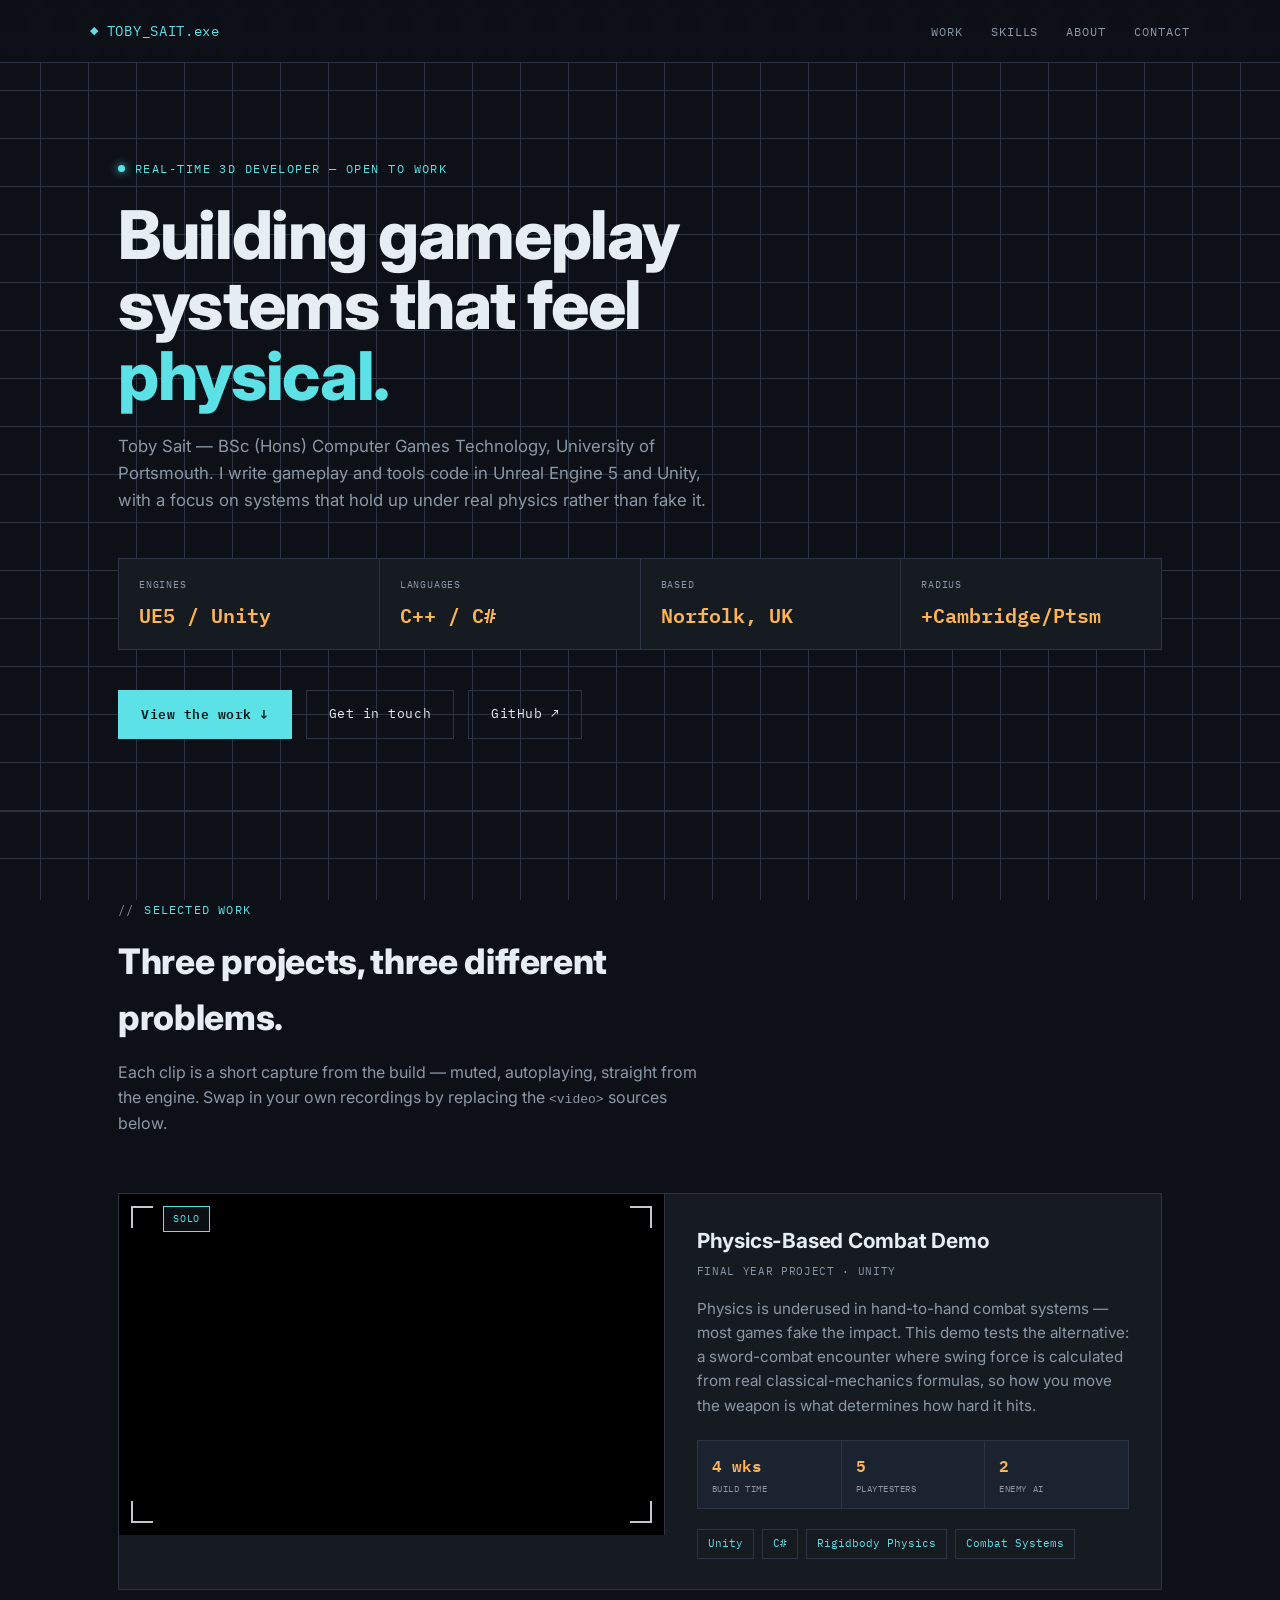
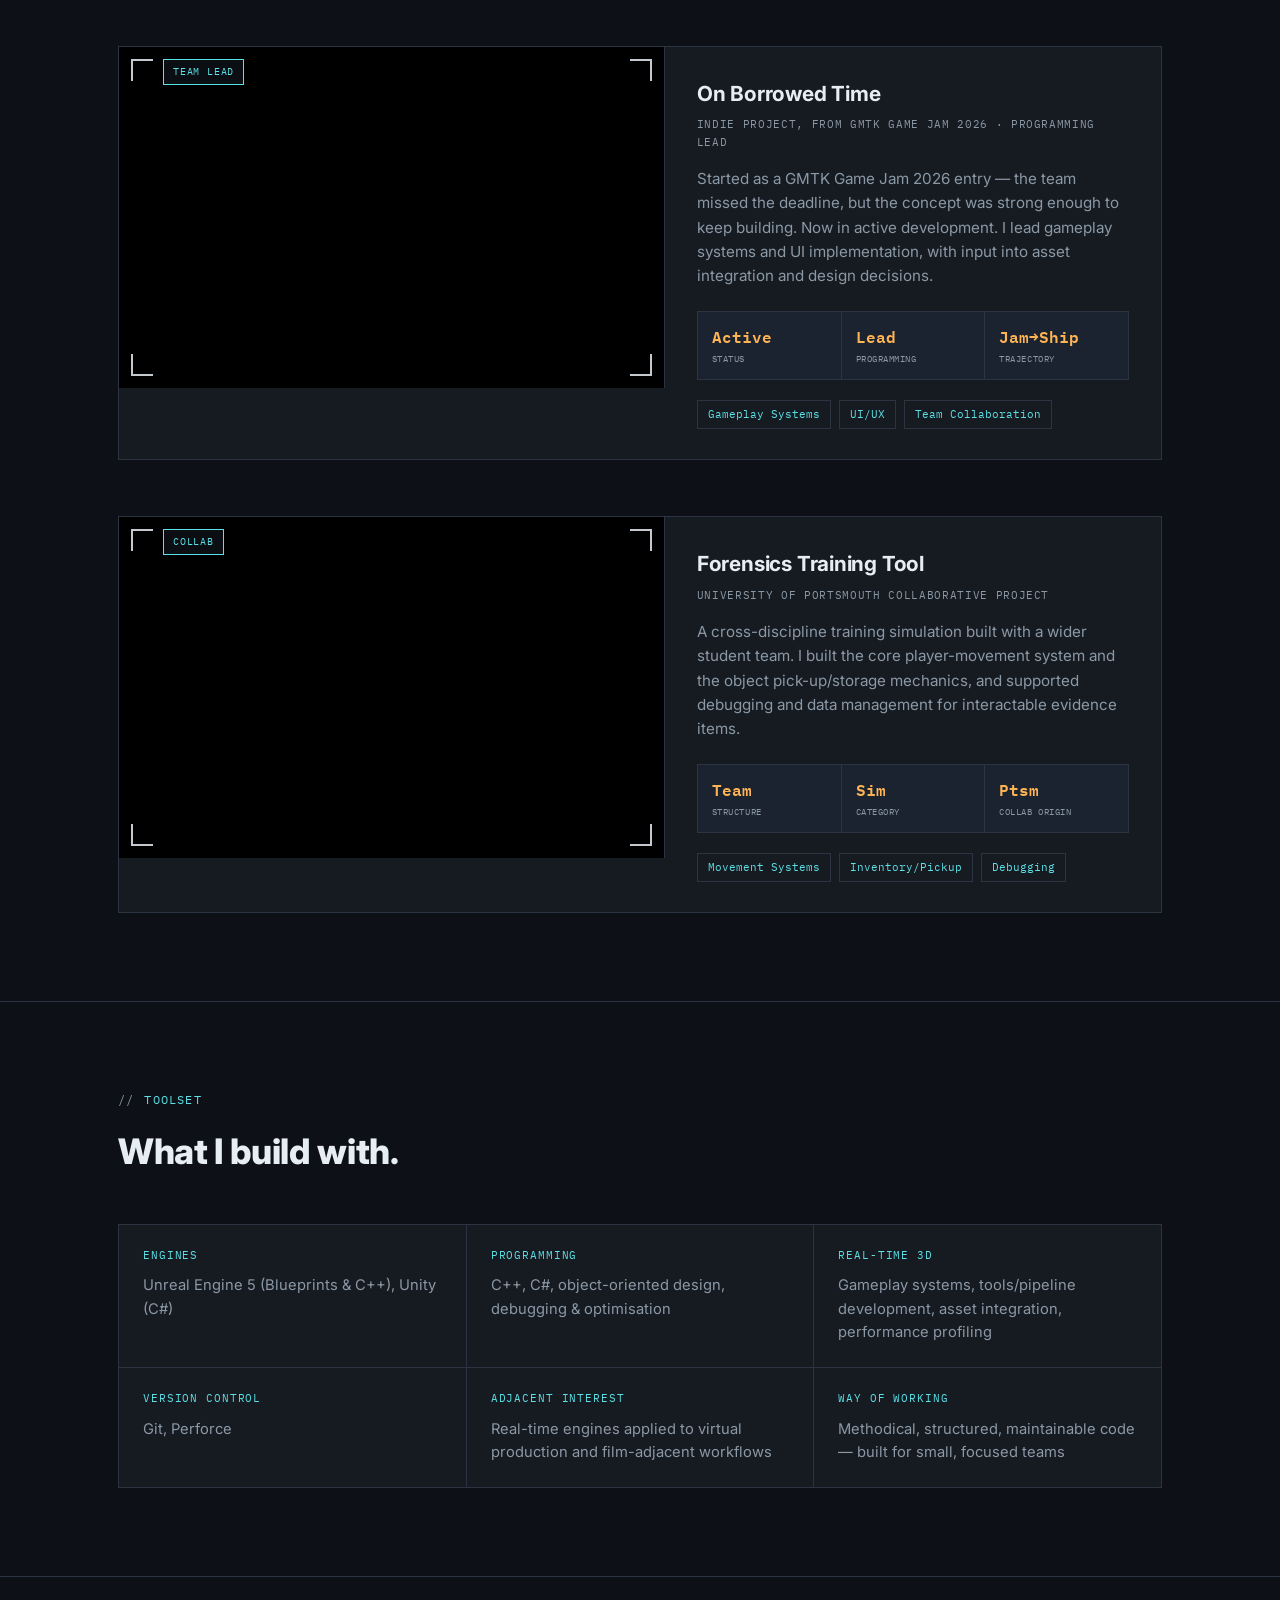
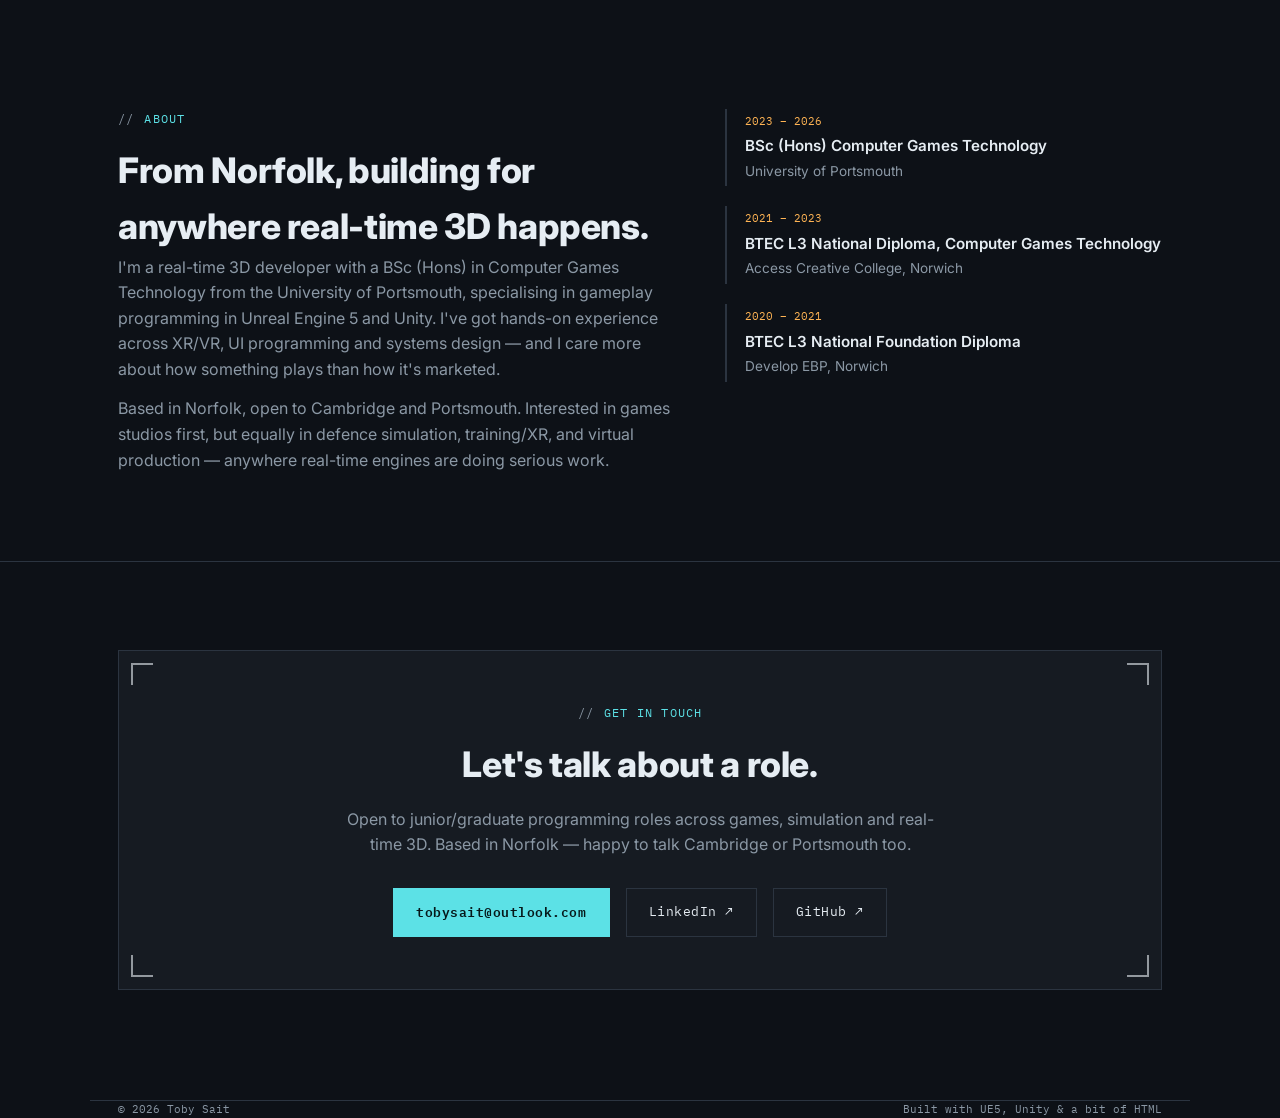
==== index.html @ 96714da6 "Update index.html" ====
<!DOCTYPE html>
<html lang="en">
<head>
<meta charset="UTF-8">
<meta name="viewport" content="width=device-width, initial-scale=1.0">
<title>Toby Sait — Real-time 3D developer</title>
<meta name="description" content="Toby Sait — real-time 3D developer working in Unreal Engine 5, Unity, C++ and C#. Portfolio of gameplay systems, tools and technical demos.">

<link rel="preconnect" href="https://fonts.googleapis.com">
<link rel="preconnect" href="https://fonts.gstatic.com" crossorigin>
<link href="https://fonts.googleapis.com/css2?family=IBM+Plex+Mono:wght@400;500;600&family=Inter:wght@400;500;600;700;800&display=swap" rel="stylesheet">

<style>
  :root{
    --bg: #0D1117;
    --surface: #161B22;
    --surface-raised: #1C2330;
    --grid: #2B3440;
    --text: #E6EDF3;
    --text-dim: #8B98A5;
    --cyan: #5CE1E6;
    --amber: #FFB454;
    --mono: 'IBM Plex Mono', ui-monospace, monospace;
    --sans: 'Inter', -apple-system, sans-serif;
  }

  *{ margin:0; padding:0; box-sizing:border-box; }

  html{ scroll-behavior:smooth; }

  body{
    background: var(--bg);
    color: var(--text);
    font-family: var(--sans);
    line-height: 1.6;
    background-image:
      linear-gradient(var(--grid) 1px, transparent 1px),
      linear-gradient(90deg, var(--grid) 1px, transparent 1px);
    background-size: 48px 48px;
    background-attachment: fixed;
    background-position: center;
  }

  a{ color: inherit; text-decoration: none; }
  a:focus-visible, button:focus-visible{
    outline: 2px solid var(--cyan);
    outline-offset: 3px;
  }

  .wrap{ max-width: 1100px; margin: 0 auto; padding: 0 28px; }

  /* ---------- Nav ---------- */
  header{
    position: sticky; top:0; z-index: 50;
    background: rgba(13,17,23,0.85);
    backdrop-filter: blur(8px);
    border-bottom: 1px solid var(--grid);
  }
  .nav-row{
    display:flex; align-items:center; justify-content:space-between;
    padding: 18px 0;
  }
  .logo{
    font-family: var(--mono); font-size: 14px; letter-spacing: 0.05em;
    color: var(--cyan); display:flex; align-items:center; gap:8px;
  }
  .logo::before{ content:"◆"; font-size:11px; }
  nav ul{ list-style:none; display:flex; gap:28px; }
  nav a{
    font-family: var(--mono); font-size: 12px; letter-spacing: 0.08em;
    color: var(--text-dim); text-transform: uppercase; transition: color .15s;
  }
  nav a:hover{ color: var(--cyan); }
  @media (max-width: 480px){
    nav ul{ gap: 14px; }
    nav a{ font-size: 10px; }
    .logo{ font-size: 12px; }
  }

  /* ---------- Hero ---------- */
  .hero{ padding: 96px 0 72px; position: relative; }
  .hero-tag{
    font-family: var(--mono); font-size: 12px; color: var(--cyan);
    letter-spacing: 0.12em; text-transform: uppercase;
    display:flex; align-items:center; gap:10px; margin-bottom: 22px;
  }
  .hero-tag .dot{
    width:7px; height:7px; border-radius:50%; background: var(--cyan);
    box-shadow: 0 0 8px var(--cyan);
    animation: pulse 2s ease-in-out infinite;
  }
  @keyframes pulse{ 0%,100%{opacity:1;} 50%{opacity:.35;} }
  @media (prefers-reduced-motion: reduce){ .hero-tag .dot{ animation:none; } }

  h1{
    font-size: clamp(2.4rem, 6vw, 4.2rem);
    font-weight: 800;
    letter-spacing: -0.02em;
    line-height: 1.05;
    max-width: 15ch;
  }
  h1 .accent{ color: var(--cyan); }

  .hero-sub{
    margin-top: 22px; max-width: 54ch;
    font-size: 1.05rem; color: var(--text-dim);
  }

  .hero-hud{
    margin-top: 44px;
    display:grid; grid-template-columns: repeat(4, 1fr); gap: 1px;
    background: var(--grid);
    border: 1px solid var(--grid);
  }
  @media (max-width: 560px){ .hero-hud{ grid-template-columns: repeat(2, 1fr); } }
  .hud-stat{ background: var(--surface); padding: 18px 20px; }
  .hud-stat .label{
    font-family: var(--mono); font-size: 10px; color: var(--text-dim);
    text-transform: uppercase; letter-spacing: 0.08em;
  }
  .hud-stat .value{
    font-family: var(--mono); font-size: 20px; color: var(--amber);
    margin-top: 6px; font-weight: 600;
  }

  .hero-cta{ margin-top: 40px; display:flex; gap: 14px; flex-wrap: wrap; }
  .btn{
    font-family: var(--mono); font-size: 13px; letter-spacing: 0.04em;
    padding: 13px 22px; border: 1px solid var(--grid);
    display:inline-flex; align-items:center; gap:8px;
    transition: border-color .15s, transform .15s, color .15s;
  }
  .btn-primary{ background: var(--cyan); color: #06181A; border-color: var(--cyan); font-weight:600; }
  .btn-primary:hover{ transform: translateY(-2px); }
  .btn-ghost{ color: var(--text); }
  .btn-ghost:hover{ border-color: var(--cyan); color: var(--cyan); }

  /* ---------- Section scaffolding ---------- */
  section{ padding: 88px 0; border-top: 1px solid var(--grid); }
  .eyebrow{
    font-family: var(--mono); font-size: 12px; color: var(--cyan);
    text-transform: uppercase; letter-spacing: 0.1em;
    display:flex; align-items:center; gap:10px; margin-bottom: 14px;
  }
  .eyebrow::before{ content:"//"; color: var(--text-dim); }
  h2{
    font-size: clamp(1.6rem, 3.4vw, 2.2rem);
    font-weight: 800; letter-spacing: -0.01em; max-width: 24ch;
  }
  .section-sub{ margin-top: 14px; color: var(--text-dim); max-width: 60ch; }

  /* ---------- Projects ---------- */
  .project{
    margin-top: 56px;
    border: 1px solid var(--grid);
    background: var(--surface);
    display:grid; grid-template-columns: 1.1fr 1fr;
  }
  @media (max-width: 860px){ .project{ grid-template-columns: 1fr; } }

  .viewport{
    position: relative; background:#000;
    aspect-ratio: 16/10;
    border-right: 1px solid var(--grid);
    overflow: hidden;
  }
  @media (max-width:860px){ .viewport{ border-right:none; border-bottom:1px solid var(--grid);} }

  .viewport video, .viewport .placeholder{
    width:100%; height:100%; object-fit: cover; display:block;
  }
  .viewport .placeholder{
    display:flex; align-items:center; justify-content:center;
    background:
      repeating-linear-gradient(45deg, #10151c 0 2px, #0a0d12 2px 14px);
    color: var(--text-dim); font-family: var(--mono); font-size: 12px;
    text-align:center; padding: 20px;
  }
  .corner{
    position:absolute; width: 22px; height: 22px;
    border-color: var(--cyan); opacity: .85; pointer-events:none;
  }
  .corner.tl{ top:12px; left:12px; border-top:2px solid; border-left:2px solid; }
  .corner.tr{ top:12px; right:12px; border-top:2px solid; border-right:2px solid; }
  .corner.bl{ bottom:12px; left:12px; border-bottom:2px solid; border-left:2px solid; }
  .corner.br{ bottom:12px; right:12px; border-bottom:2px solid; border-right:2px solid; }

  .tag{
    position:absolute; top:12px; left:44px;
    font-family: var(--mono); font-size: 10px; letter-spacing:0.08em;
    text-transform: uppercase; padding: 4px 9px;
    background: rgba(13,17,23,0.85); border: 1px solid var(--cyan); color: var(--cyan);
  }

  .project-body{ padding: 30px 32px; display:flex; flex-direction:column; }
  .project-body h3{ font-size: 1.3rem; font-weight: 700; letter-spacing: -0.01em; }
  .project-body .role{
    font-family: var(--mono); font-size: 11px; color: var(--text-dim);
    text-transform: uppercase; letter-spacing: 0.06em; margin-top: 6px;
  }
  .project-body p{ margin-top: 16px; color: var(--text-dim); font-size: 0.95rem; }

  .stat-row{
    margin-top: 22px; display:grid; grid-template-columns: repeat(3, 1fr);
    gap: 1px; background: var(--grid); border: 1px solid var(--grid);
  }
  .stat-row .stat{ background: var(--surface-raised); padding: 12px 14px; }
  .stat-row .stat .n{ font-family: var(--mono); color: var(--amber); font-size: 16px; font-weight:600; }
  .stat-row .stat .l{ font-family: var(--mono); color: var(--text-dim); font-size: 9px; text-transform:uppercase; letter-spacing:0.06em; margin-top:3px; }

  .stack{ margin-top: 20px; display:flex; flex-wrap:wrap; gap: 8px; }
  .stack span{
    font-family: var(--mono); font-size: 11px; color: var(--cyan);
    border: 1px solid var(--grid); padding: 5px 10px;
  }

  /* ---------- Skills ---------- */
  .skills-grid{
    margin-top: 44px; display:grid; grid-template-columns: repeat(3, 1fr); gap:1px;
    background: var(--grid); border:1px solid var(--grid);
  }
  @media (max-width:760px){ .skills-grid{ grid-template-columns: 1fr 1fr; } }
  @media (max-width:520px){ .skills-grid{ grid-template-columns: 1fr; } }
  .skill-cell{ background: var(--surface); padding: 22px 24px; }
  .skill-cell .k{ font-family: var(--mono); font-size: 11px; color: var(--cyan); text-transform:uppercase; letter-spacing:0.08em; }
  .skill-cell .v{ margin-top: 10px; font-size: 0.92rem; color: var(--text-dim); }

  /* ---------- About / Education ---------- */
  .about-grid{ margin-top: 44px; display:grid; grid-template-columns: 1.3fr 1fr; gap: 40px; }
  @media (max-width:820px){ .about-grid{ grid-template-columns:1fr; } }
  .about-grid p{ color: var(--text-dim); }
  .about-grid p + p{ margin-top: 14px; }

  .edu-item{ border-left: 2px solid var(--grid); padding: 4px 0 4px 18px; margin-bottom: 20px; }
  .edu-item .when{ font-family: var(--mono); font-size: 11px; color: var(--amber); }
  .edu-item .what{ margin-top: 4px; font-weight: 600; font-size: 0.95rem; }
  .edu-item .where{ font-size: 0.85rem; color: var(--text-dim); margin-top:2px; }

  /* ---------- Contact ---------- */
  .contact{ padding: 88px 0 110px; }
  .contact-box{
    border: 1px solid var(--grid); background: var(--surface);
    padding: 52px; text-align:center; position:relative;
  }
  .contact-box .corner{ opacity:0.6; }
  .contact-box h2{ max-width:none; }
  .contact-links{
    margin-top: 30px; display:flex; gap: 16px; justify-content:center; flex-wrap:wrap;
  }

  footer{
    border-top:1px solid var(--grid); padding: 26px 0;
    font-family: var(--mono); font-size:11px; color: var(--text-dim);
    display:flex; justify-content:space-between; flex-wrap:wrap; gap:10px;
  }
</style>
</head>
<body>

<header>
  <div class="wrap nav-row">
    <div class="logo">TOBY_SAIT.exe</div>
    <nav>
      <ul>
        <li><a href="#work">Work</a></li>
        <li><a href="#skills">Skills</a></li>
        <li><a href="#about">About</a></li>
        <li><a href="#contact">Contact</a></li>
      </ul>
    </nav>
  </div>
</header>

<main>

  <!-- HERO -->
  <section class="hero" style="border-top:none; padding-top:96px;">
    <div class="wrap">
      <div class="hero-tag"><span class="dot"></span>Real-time 3D developer — open to work</div>
      <h1>Building gameplay systems that feel <span class="accent">physical.</span></h1>
      <p class="hero-sub">Toby Sait — BSc (Hons) Computer Games Technology, University of Portsmouth. I write gameplay and tools code in Unreal Engine 5 and Unity, with a focus on systems that hold up under real physics rather than fake it.</p>

      <div class="hero-hud">
        <div class="hud-stat"><div class="label">Engines</div><div class="value">UE5 / Unity</div></div>
        <div class="hud-stat"><div class="label">Languages</div><div class="value">C++ / C#</div></div>
        <div class="hud-stat"><div class="label">Based</div><div class="value">Norfolk, UK</div></div>
        <div class="hud-stat"><div class="label">Radius</div><div class="value">+Cambridge/Ptsm</div></div>
      </div>

      <div class="hero-cta">
        <a class="btn btn-primary" href="#work">View the work ↓</a>
        <a class="btn btn-ghost" href="mailto:tobysait@outlook.com">Get in touch</a>
        <a class="btn btn-ghost" href="https://github.com/Tubz-24" target="_blank" rel="noopener">GitHub ↗</a>
      </div>
    </div>
  </section>

  <!-- WORK -->
  <section id="work">
    <div class="wrap">
      <div class="eyebrow">Selected work</div>
      <h2>Three projects, three different problems.</h2>
      <p class="section-sub">Each clip is a short capture from the build — muted, autoplaying, straight from the engine. Swap in your own recordings by replacing the <code>&lt;video&gt;</code> sources below.</p>

      <!-- Project 1 -->
      <article class="project">
        <div class="viewport">
          <span class="tag">Solo</span>
          <span class="corner tl"></span><span class="corner tr"></span>
          <span class="corner bl"></span><span class="corner br"></span>
          <!-- Replace src below with the real capture, e.g. media/combat-demo.mp4 -->
          <video autoplay muted loop playsinline poster="">
            <source src="media/Physics-Based Combat Demo.mp4" type="video/mp4">
          </video>
          <div class="placeholder">CAPTURE PENDING<br>media/combat-demo.mp4</div>
        </div>
        <div class="project-body">
          <h3>Physics-Based Combat Demo</h3>
          <div class="role">Final year project · Unity</div>
          <p>Physics is underused in hand-to-hand combat systems — most games fake the impact. This demo tests the alternative: a sword-combat encounter where swing force is calculated from real classical-mechanics formulas, so how you move the weapon is what determines how hard it hits.</p>
          <div class="stat-row">
            <div class="stat"><div class="n">4 wks</div><div class="l">Build time</div></div>
            <div class="stat"><div class="n">5</div><div class="l">Playtesters</div></div>
            <div class="stat"><div class="n">2</div><div class="l">Enemy AI</div></div>
          </div>
          <div class="stack"><span>Unity</span><span>C#</span><span>Rigidbody Physics</span><span>Combat Systems</span></div>
        </div>
      </article>

      <!-- Project 2 -->
      <article class="project">
        <div class="viewport">
          <span class="tag">Team lead</span>
          <span class="corner tl"></span><span class="corner tr"></span>
          <span class="corner bl"></span><span class="corner br"></span>
          <video autoplay muted loop playsinline poster="">
            <source src="Videos/on-borrowed-time.mp4" type="video/mp4">
          </video>
          <div class="placeholder">CAPTURE PENDING<br>media/on-borrowed-time.mp4</div>
        </div>
        <div class="project-body">
          <h3>On Borrowed Time</h3>
          <div class="role">Indie project, from GMTK Game Jam 2026 · Programming lead</div>
          <p>Started as a GMTK Game Jam 2026 entry — the team missed the deadline, but the concept was strong enough to keep building. Now in active development. I lead gameplay systems and UI implementation, with input into asset integration and design decisions.</p>
          <div class="stat-row">
            <div class="stat"><div class="n">Active</div><div class="l">Status</div></div>
            <div class="stat"><div class="n">Lead</div><div class="l">Programming</div></div>
            <div class="stat"><div class="n">Jam→Ship</div><div class="l">Trajectory</div></div>
          </div>
          <div class="stack"><span>Gameplay Systems</span><span>UI/UX</span><span>Team Collaboration</span></div>
        </div>
      </article>

      <!-- Project 3 -->
      <article class="project">
        <div class="viewport">
          <span class="tag">Collab</span>
          <span class="corner tl"></span><span class="corner tr"></span>
          <span class="corner bl"></span><span class="corner br"></span>
          <video autoplay muted loop playsinline poster="">
            <source src="Videos/groupProject.mp4" type="video/mp4">
          </video>
          <div class="placeholder">CAPTURE PENDING<br>media/forensics-tool.mp4</div>
        </div>
        <div class="project-body">
          <h3>Forensics Training Tool</h3>
          <div class="role">University of Portsmouth collaborative project</div>
          <p>A cross-discipline training simulation built with a wider student team. I built the core player-movement system and the object pick-up/storage mechanics, and supported debugging and data management for interactable evidence items.</p>
          <div class="stat-row">
            <div class="stat"><div class="n">Team</div><div class="l">Structure</div></div>
            <div class="stat"><div class="n">Sim</div><div class="l">Category</div></div>
            <div class="stat"><div class="n">Ptsm</div><div class="l">Collab origin</div></div>
          </div>
          <div class="stack"><span>Movement Systems</span><span>Inventory/Pickup</span><span>Debugging</span></div>
        </div>
      </article>

    </div>
  </section>

  <!-- SKILLS -->
  <section id="skills">
    <div class="wrap">
      <div class="eyebrow">Toolset</div>
      <h2>What I build with.</h2>

      <div class="skills-grid">
        <div class="skill-cell"><div class="k">Engines</div><div class="v">Unreal Engine 5 (Blueprints &amp; C++), Unity (C#)</div></div>
        <div class="skill-cell"><div class="k">Programming</div><div class="v">C++, C#, object-oriented design, debugging &amp; optimisation</div></div>
        <div class="skill-cell"><div class="k">Real-time 3D</div><div class="v">Gameplay systems, tools/pipeline development, asset integration, performance profiling</div></div>
        <div class="skill-cell"><div class="k">Version control</div><div class="v">Git, Perforce</div></div>
        <div class="skill-cell"><div class="k">Adjacent interest</div><div class="v">Real-time engines applied to virtual production and film-adjacent workflows</div></div>
        <div class="skill-cell"><div class="k">Way of working</div><div class="v">Methodical, structured, maintainable code — built for small, focused teams</div></div>
      </div>
    </div>
  </section>

  <!-- ABOUT -->
  <section id="about">
    <div class="wrap about-grid">
      <div>
        <div class="eyebrow">About</div>
        <h2>From Norfolk, building for anywhere real-time 3D happens.</h2>
        <p>I'm a real-time 3D developer with a BSc (Hons) in Computer Games Technology from the University of Portsmouth, specialising in gameplay programming in Unreal Engine 5 and Unity. I've got hands-on experience across XR/VR, UI programming and systems design — and I care more about how something plays than how it's marketed.</p>
        <p>Based in Norfolk, open to Cambridge and Portsmouth. Interested in games studios first, but equally in defence simulation, training/XR, and virtual production — anywhere real-time engines are doing serious work.</p>
      </div>
      <div>
        <div class="edu-item">
          <div class="when">2023 – 2026</div>
          <div class="what">BSc (Hons) Computer Games Technology</div>
          <div class="where">University of Portsmouth</div>
        </div>
        <div class="edu-item">
          <div class="when">2021 – 2023</div>
          <div class="what">BTEC L3 National Diploma, Computer Games Technology</div>
          <div class="where">Access Creative College, Norwich</div>
        </div>
        <div class="edu-item">
          <div class="when">2020 – 2021</div>
          <div class="what">BTEC L3 National Foundation Diploma</div>
          <div class="where">Develop EBP, Norwich</div>
        </div>
      </div>
    </div>
  </section>

  <!-- CONTACT -->
  <section id="contact" class="contact">
    <div class="wrap">
      <div class="contact-box">
        <span class="corner tl"></span><span class="corner tr"></span>
        <span class="corner bl"></span><span class="corner br"></span>
        <div class="eyebrow" style="justify-content:center;">Get in touch</div>
        <h2>Let's talk about a role.</h2>
        <p class="section-sub" style="margin-left:auto;margin-right:auto;">Open to junior/graduate programming roles across games, simulation and real-time 3D. Based in Norfolk — happy to talk Cambridge or Portsmouth too.</p>
        <div class="contact-links">
          <a class="btn btn-primary" href="mailto:tobysait@outlook.com">tobysait@outlook.com</a>
          <a class="btn btn-ghost" href="https://www.linkedin.com/in/toby-sait-345728276/" target="_blank" rel="noopener">LinkedIn ↗</a>
          <a class="btn btn-ghost" href="https://github.com/Tubz-24" target="_blank" rel="noopener">GitHub ↗</a>
        </div>
      </div>
    </div>
  </section>

</main>

<footer class="wrap">
  <div>© 2026 Toby Sait</div>
  <div>Built with UE5, Unity &amp; a bit of HTML</div>
</footer>

</body>
</html>
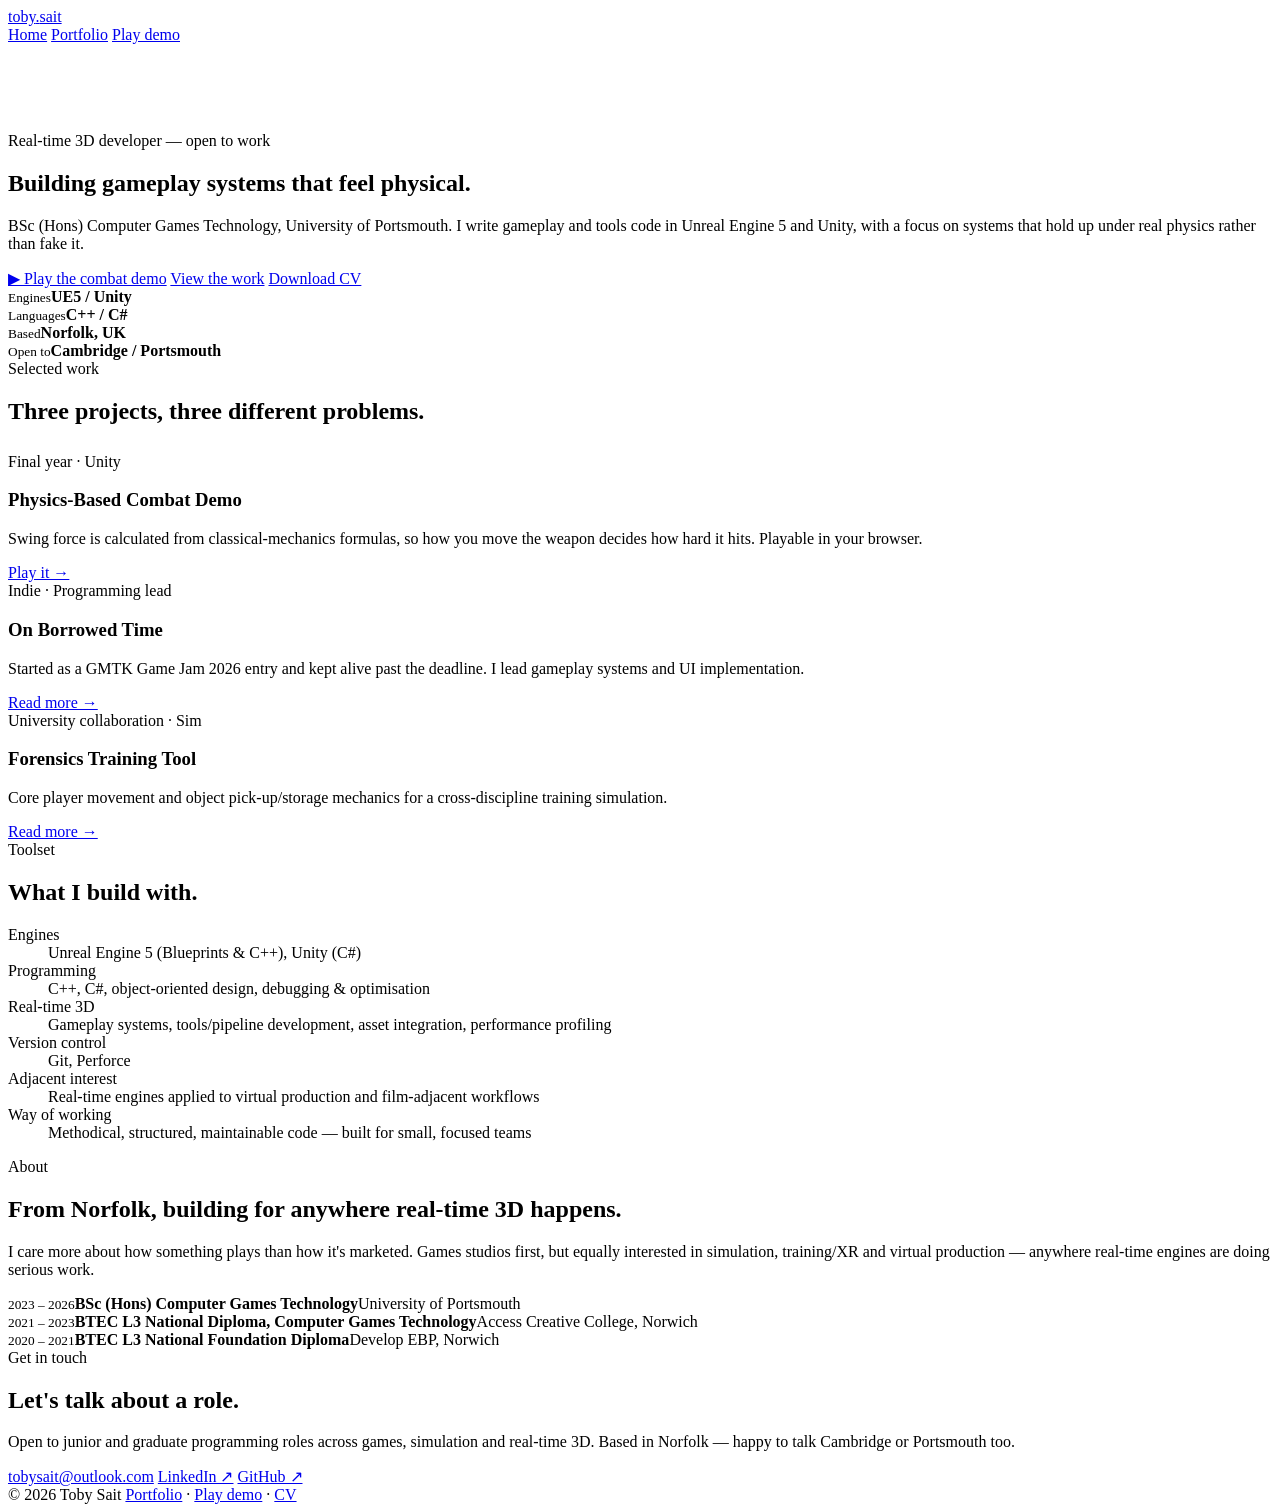
==== commit d794c2e4: "Update index.html" ====
--- a/index.html
+++ b/index.html
@@ -1,453 +1,119 @@
-<!DOCTYPE html>
+<!doctype html>
 <html lang="en">
 <head>
-<meta charset="UTF-8">
-<meta name="viewport" content="width=device-width, initial-scale=1.0">
-<title>Toby Sait — Real-time 3D developer</title>
-<meta name="description" content="Toby Sait — real-time 3D developer working in Unreal Engine 5, Unity, C++ and C#. Portfolio of gameplay systems, tools and technical demos.">
-
+<meta charset="utf-8">
+<meta name="viewport" content="width=device-width, initial-scale=1">
+<title>Toby Sait — Real-time 3D Developer</title>
+<meta name="description" content="Toby Sait — real-time 3D developer working in Unreal Engine 5, Unity, C++ and C#. Gameplay systems, tools and technical demos. Open to work.">
 <link rel="preconnect" href="https://fonts.googleapis.com">
 <link rel="preconnect" href="https://fonts.gstatic.com" crossorigin>
-<link href="https://fonts.googleapis.com/css2?family=IBM+Plex+Mono:wght@400;500;600&family=Inter:wght@400;500;600;700;800&display=swap" rel="stylesheet">
-
-<style>
-  :root{
-    --bg: #0D1117;
-    --surface: #161B22;
-    --surface-raised: #1C2330;
-    --grid: #2B3440;
-    --text: #E6EDF3;
-    --text-dim: #8B98A5;
-    --cyan: #5CE1E6;
-    --amber: #FFB454;
-    --mono: 'IBM Plex Mono', ui-monospace, monospace;
-    --sans: 'Inter', -apple-system, sans-serif;
-  }
-
-  *{ margin:0; padding:0; box-sizing:border-box; }
-
-  html{ scroll-behavior:smooth; }
-
-  body{
-    background: var(--bg);
-    color: var(--text);
-    font-family: var(--sans);
-    line-height: 1.6;
-    background-image:
-      linear-gradient(var(--grid) 1px, transparent 1px),
-      linear-gradient(90deg, var(--grid) 1px, transparent 1px);
-    background-size: 48px 48px;
-    background-attachment: fixed;
-    background-position: center;
-  }
-
-  a{ color: inherit; text-decoration: none; }
-  a:focus-visible, button:focus-visible{
-    outline: 2px solid var(--cyan);
-    outline-offset: 3px;
-  }
-
-  .wrap{ max-width: 1100px; margin: 0 auto; padding: 0 28px; }
-
-  /* ---------- Nav ---------- */
-  header{
-    position: sticky; top:0; z-index: 50;
-    background: rgba(13,17,23,0.85);
-    backdrop-filter: blur(8px);
-    border-bottom: 1px solid var(--grid);
-  }
-  .nav-row{
-    display:flex; align-items:center; justify-content:space-between;
-    padding: 18px 0;
-  }
-  .logo{
-    font-family: var(--mono); font-size: 14px; letter-spacing: 0.05em;
-    color: var(--cyan); display:flex; align-items:center; gap:8px;
-  }
-  .logo::before{ content:"◆"; font-size:11px; }
-  nav ul{ list-style:none; display:flex; gap:28px; }
-  nav a{
-    font-family: var(--mono); font-size: 12px; letter-spacing: 0.08em;
-    color: var(--text-dim); text-transform: uppercase; transition: color .15s;
-  }
-  nav a:hover{ color: var(--cyan); }
-  @media (max-width: 480px){
-    nav ul{ gap: 14px; }
-    nav a{ font-size: 10px; }
-    .logo{ font-size: 12px; }
-  }
-
-  /* ---------- Hero ---------- */
-  .hero{ padding: 96px 0 72px; position: relative; }
-  .hero-tag{
-    font-family: var(--mono); font-size: 12px; color: var(--cyan);
-    letter-spacing: 0.12em; text-transform: uppercase;
-    display:flex; align-items:center; gap:10px; margin-bottom: 22px;
-  }
-  .hero-tag .dot{
-    width:7px; height:7px; border-radius:50%; background: var(--cyan);
-    box-shadow: 0 0 8px var(--cyan);
-    animation: pulse 2s ease-in-out infinite;
-  }
-  @keyframes pulse{ 0%,100%{opacity:1;} 50%{opacity:.35;} }
-  @media (prefers-reduced-motion: reduce){ .hero-tag .dot{ animation:none; } }
-
-  h1{
-    font-size: clamp(2.4rem, 6vw, 4.2rem);
-    font-weight: 800;
-    letter-spacing: -0.02em;
-    line-height: 1.05;
-    max-width: 15ch;
-  }
-  h1 .accent{ color: var(--cyan); }
-
-  .hero-sub{
-    margin-top: 22px; max-width: 54ch;
-    font-size: 1.05rem; color: var(--text-dim);
-  }
-
-  .hero-hud{
-    margin-top: 44px;
-    display:grid; grid-template-columns: repeat(4, 1fr); gap: 1px;
-    background: var(--grid);
-    border: 1px solid var(--grid);
-  }
-  @media (max-width: 560px){ .hero-hud{ grid-template-columns: repeat(2, 1fr); } }
-  .hud-stat{ background: var(--surface); padding: 18px 20px; }
-  .hud-stat .label{
-    font-family: var(--mono); font-size: 10px; color: var(--text-dim);
-    text-transform: uppercase; letter-spacing: 0.08em;
-  }
-  .hud-stat .value{
-    font-family: var(--mono); font-size: 20px; color: var(--amber);
-    margin-top: 6px; font-weight: 600;
-  }
-
-  .hero-cta{ margin-top: 40px; display:flex; gap: 14px; flex-wrap: wrap; }
-  .btn{
-    font-family: var(--mono); font-size: 13px; letter-spacing: 0.04em;
-    padding: 13px 22px; border: 1px solid var(--grid);
-    display:inline-flex; align-items:center; gap:8px;
-    transition: border-color .15s, transform .15s, color .15s;
-  }
-  .btn-primary{ background: var(--cyan); color: #06181A; border-color: var(--cyan); font-weight:600; }
-  .btn-primary:hover{ transform: translateY(-2px); }
-  .btn-ghost{ color: var(--text); }
-  .btn-ghost:hover{ border-color: var(--cyan); color: var(--cyan); }
-
-  /* ---------- Section scaffolding ---------- */
-  section{ padding: 88px 0; border-top: 1px solid var(--grid); }
-  .eyebrow{
-    font-family: var(--mono); font-size: 12px; color: var(--cyan);
-    text-transform: uppercase; letter-spacing: 0.1em;
-    display:flex; align-items:center; gap:10px; margin-bottom: 14px;
-  }
-  .eyebrow::before{ content:"//"; color: var(--text-dim); }
-  h2{
-    font-size: clamp(1.6rem, 3.4vw, 2.2rem);
-    font-weight: 800; letter-spacing: -0.01em; max-width: 24ch;
-  }
-  .section-sub{ margin-top: 14px; color: var(--text-dim); max-width: 60ch; }
-
-  /* ---------- Projects ---------- */
-  .project{
-    margin-top: 56px;
-    border: 1px solid var(--grid);
-    background: var(--surface);
-    display:grid; grid-template-columns: 1.1fr 1fr;
-  }
-  @media (max-width: 860px){ .project{ grid-template-columns: 1fr; } }
-
-  .viewport{
-    position: relative; background:#000;
-    aspect-ratio: 16/10;
-    border-right: 1px solid var(--grid);
-    overflow: hidden;
-  }
-  @media (max-width:860px){ .viewport{ border-right:none; border-bottom:1px solid var(--grid);} }
-
-  .viewport video, .viewport .placeholder{
-    width:100%; height:100%; object-fit: cover; display:block;
-  }
-  .viewport .placeholder{
-    display:flex; align-items:center; justify-content:center;
-    background:
-      repeating-linear-gradient(45deg, #10151c 0 2px, #0a0d12 2px 14px);
-    color: var(--text-dim); font-family: var(--mono); font-size: 12px;
-    text-align:center; padding: 20px;
-  }
-  .corner{
-    position:absolute; width: 22px; height: 22px;
-    border-color: var(--cyan); opacity: .85; pointer-events:none;
-  }
-  .corner.tl{ top:12px; left:12px; border-top:2px solid; border-left:2px solid; }
-  .corner.tr{ top:12px; right:12px; border-top:2px solid; border-right:2px solid; }
-  .corner.bl{ bottom:12px; left:12px; border-bottom:2px solid; border-left:2px solid; }
-  .corner.br{ bottom:12px; right:12px; border-bottom:2px solid; border-right:2px solid; }
-
-  .tag{
-    position:absolute; top:12px; left:44px;
-    font-family: var(--mono); font-size: 10px; letter-spacing:0.08em;
-    text-transform: uppercase; padding: 4px 9px;
-    background: rgba(13,17,23,0.85); border: 1px solid var(--cyan); color: var(--cyan);
-  }
-
-  .project-body{ padding: 30px 32px; display:flex; flex-direction:column; }
-  .project-body h3{ font-size: 1.3rem; font-weight: 700; letter-spacing: -0.01em; }
-  .project-body .role{
-    font-family: var(--mono); font-size: 11px; color: var(--text-dim);
-    text-transform: uppercase; letter-spacing: 0.06em; margin-top: 6px;
-  }
-  .project-body p{ margin-top: 16px; color: var(--text-dim); font-size: 0.95rem; }
-
-  .stat-row{
-    margin-top: 22px; display:grid; grid-template-columns: repeat(3, 1fr);
-    gap: 1px; background: var(--grid); border: 1px solid var(--grid);
-  }
-  .stat-row .stat{ background: var(--surface-raised); padding: 12px 14px; }
-  .stat-row .stat .n{ font-family: var(--mono); color: var(--amber); font-size: 16px; font-weight:600; }
-  .stat-row .stat .l{ font-family: var(--mono); color: var(--text-dim); font-size: 9px; text-transform:uppercase; letter-spacing:0.06em; margin-top:3px; }
-
-  .stack{ margin-top: 20px; display:flex; flex-wrap:wrap; gap: 8px; }
-  .stack span{
-    font-family: var(--mono); font-size: 11px; color: var(--cyan);
-    border: 1px solid var(--grid); padding: 5px 10px;
-  }
-
-  /* ---------- Skills ---------- */
-  .skills-grid{
-    margin-top: 44px; display:grid; grid-template-columns: repeat(3, 1fr); gap:1px;
-    background: var(--grid); border:1px solid var(--grid);
-  }
-  @media (max-width:760px){ .skills-grid{ grid-template-columns: 1fr 1fr; } }
-  @media (max-width:520px){ .skills-grid{ grid-template-columns: 1fr; } }
-  .skill-cell{ background: var(--surface); padding: 22px 24px; }
-  .skill-cell .k{ font-family: var(--mono); font-size: 11px; color: var(--cyan); text-transform:uppercase; letter-spacing:0.08em; }
-  .skill-cell .v{ margin-top: 10px; font-size: 0.92rem; color: var(--text-dim); }
-
-  /* ---------- About / Education ---------- */
-  .about-grid{ margin-top: 44px; display:grid; grid-template-columns: 1.3fr 1fr; gap: 40px; }
-  @media (max-width:820px){ .about-grid{ grid-template-columns:1fr; } }
-  .about-grid p{ color: var(--text-dim); }
-  .about-grid p + p{ margin-top: 14px; }
-
-  .edu-item{ border-left: 2px solid var(--grid); padding: 4px 0 4px 18px; margin-bottom: 20px; }
-  .edu-item .when{ font-family: var(--mono); font-size: 11px; color: var(--amber); }
-  .edu-item .what{ margin-top: 4px; font-weight: 600; font-size: 0.95rem; }
-  .edu-item .where{ font-size: 0.85rem; color: var(--text-dim); margin-top:2px; }
-
-  /* ---------- Contact ---------- */
-  .contact{ padding: 88px 0 110px; }
-  .contact-box{
-    border: 1px solid var(--grid); background: var(--surface);
-    padding: 52px; text-align:center; position:relative;
-  }
-  .contact-box .corner{ opacity:0.6; }
-  .contact-box h2{ max-width:none; }
-  .contact-links{
-    margin-top: 30px; display:flex; gap: 16px; justify-content:center; flex-wrap:wrap;
-  }
-
-  footer{
-    border-top:1px solid var(--grid); padding: 26px 0;
-    font-family: var(--mono); font-size:11px; color: var(--text-dim);
-    display:flex; justify-content:space-between; flex-wrap:wrap; gap:10px;
-  }
-</style>
+<link href="https://fonts.googleapis.com/css2?family=DM+Mono:wght@400;500&family=DM+Sans:wght@400;500;700&display=swap" rel="stylesheet">
+<link rel="stylesheet" href="style.css">
 </head>
 <body>
 
-<header>
-  <div class="wrap nav-row">
-    <div class="logo">TOBY_SAIT.exe</div>
-    <nav>
-      <ul>
-        <li><a href="#work">Work</a></li>
-        <li><a href="#skills">Skills</a></li>
-        <li><a href="#about">About</a></li>
-        <li><a href="#contact">Contact</a></li>
-      </ul>
-    </nav>
-  </div>
-</header>
+<header class="nav"><div class="wrap">
+  <a class="brand" href="index.html">toby<span>.</span>sait</a>
+  <nav>
+    <a class="on" href="index.html">Home</a>
+    <a href="portfolio.html">Portfolio</a>
+    <a href="demo.html">Play demo</a>
+  </nav>
+</div></header>
 
 <main>
+<section class="first" style="padding-top:88px">
+  <div class="wrap">
+    <div class="eyebrow">Real-time 3D developer — open to work</div>
+    <h1>Building gameplay systems that feel physical.</h1>
+    <p class="lead">BSc (Hons) Computer Games Technology, University of Portsmouth. I write gameplay and tools code in Unreal Engine 5 and Unity, with a focus on systems that hold up under real physics rather than fake it.</p>
+    <div class="btns">
+      <a class="btn primary" href="demo.html">▶ Play the combat demo</a>
+      <a class="btn" href="portfolio.html">View the work</a>
+      <a class="btn" href="cv/Toby_Sait_CV.pdf">Download CV</a>
+    </div>
+    <div class="stats">
+      <div class="stat"><small>Engines</small><b>UE5 / Unity</b></div>
+      <div class="stat"><small>Languages</small><b>C++ / C#</b></div>
+      <div class="stat"><small>Based</small><b>Norfolk, UK</b></div>
+      <div class="stat"><small>Open to</small><b>Cambridge / Portsmouth</b></div>
+    </div>
+  </div>
+</section>
 
-  <!-- HERO -->
-  <section class="hero" style="border-top:none; padding-top:96px;">
-    <div class="wrap">
-      <div class="hero-tag"><span class="dot"></span>Real-time 3D developer — open to work</div>
-      <h1>Building gameplay systems that feel <span class="accent">physical.</span></h1>
-      <p class="hero-sub">Toby Sait — BSc (Hons) Computer Games Technology, University of Portsmouth. I write gameplay and tools code in Unreal Engine 5 and Unity, with a focus on systems that hold up under real physics rather than fake it.</p>
-
-      <div class="hero-hud">
-        <div class="hud-stat"><div class="label">Engines</div><div class="value">UE5 / Unity</div></div>
-        <div class="hud-stat"><div class="label">Languages</div><div class="value">C++ / C#</div></div>
-        <div class="hud-stat"><div class="label">Based</div><div class="value">Norfolk, UK</div></div>
-        <div class="hud-stat"><div class="label">Radius</div><div class="value">+Cambridge/Ptsm</div></div>
+<section>
+  <div class="wrap">
+    <div class="eyebrow">Selected work</div>
+    <h2>Three projects, three different problems.</h2>
+    <div class="grid" style="margin-top:28px">
+      <div class="card">
+        <div class="tag">Final year · Unity</div>
+        <h3>Physics-Based Combat Demo</h3>
+        <p>Swing force is calculated from classical-mechanics formulas, so how you move the weapon decides how hard it hits. Playable in your browser.</p>
+        <a class="more" href="demo.html">Play it →</a>
       </div>
-
-      <div class="hero-cta">
-        <a class="btn btn-primary" href="#work">View the work ↓</a>
-        <a class="btn btn-ghost" href="mailto:tobysait@outlook.com">Get in touch</a>
-        <a class="btn btn-ghost" href="https://github.com/Tubz-24" target="_blank" rel="noopener">GitHub ↗</a>
+      <div class="card">
+        <div class="tag">Indie · Programming lead</div>
+        <h3>On Borrowed Time</h3>
+        <p>Started as a GMTK Game Jam 2026 entry and kept alive past the deadline. I lead gameplay systems and UI implementation.</p>
+        <a class="more" href="portfolio.html#borrowed">Read more →</a>
+      </div>
+      <div class="card">
+        <div class="tag">University collaboration · Sim</div>
+        <h3>Forensics Training Tool</h3>
+        <p>Core player movement and object pick-up/storage mechanics for a cross-discipline training simulation.</p>
+        <a class="more" href="portfolio.html#forensics">Read more →</a>
       </div>
     </div>
-  </section>
+  </div>
+</section>
 
-  <!-- WORK -->
-  <section id="work">
-    <div class="wrap">
-      <div class="eyebrow">Selected work</div>
-      <h2>Three projects, three different problems.</h2>
-      <p class="section-sub">Each clip is a short capture from the build — muted, autoplaying, straight from the engine. Swap in your own recordings by replacing the <code>&lt;video&gt;</code> sources below.</p>
+<section>
+  <div class="wrap">
+    <div class="eyebrow">Toolset</div>
+    <h2>What I build with.</h2>
+    <dl class="kv">
+      <dt>Engines</dt><dd>Unreal Engine 5 (Blueprints &amp; C++), Unity (C#)</dd>
+      <dt>Programming</dt><dd>C++, C#, object-oriented design, debugging &amp; optimisation</dd>
+      <dt>Real-time 3D</dt><dd>Gameplay systems, tools/pipeline development, asset integration, performance profiling</dd>
+      <dt>Version control</dt><dd>Git, Perforce</dd>
+      <dt>Adjacent interest</dt><dd>Real-time engines applied to virtual production and film-adjacent workflows</dd>
+      <dt>Way of working</dt><dd class="sub">Methodical, structured, maintainable code — built for small, focused teams</dd>
+    </dl>
+  </div>
+</section>
 
-      <!-- Project 1 -->
-      <article class="project">
-        <div class="viewport">
-          <span class="tag">Solo</span>
-          <span class="corner tl"></span><span class="corner tr"></span>
-          <span class="corner bl"></span><span class="corner br"></span>
-          <!-- Replace src below with the real capture, e.g. media/combat-demo.mp4 -->
-          <video autoplay muted loop playsinline poster="">
-            <source src="media/Physics-Based Combat Demo.mp4" type="video/mp4">
-          </video>
-          <div class="placeholder">CAPTURE PENDING<br>media/combat-demo.mp4</div>
-        </div>
-        <div class="project-body">
-          <h3>Physics-Based Combat Demo</h3>
-          <div class="role">Final year project · Unity</div>
-          <p>Physics is underused in hand-to-hand combat systems — most games fake the impact. This demo tests the alternative: a sword-combat encounter where swing force is calculated from real classical-mechanics formulas, so how you move the weapon is what determines how hard it hits.</p>
-          <div class="stat-row">
-            <div class="stat"><div class="n">4 wks</div><div class="l">Build time</div></div>
-            <div class="stat"><div class="n">5</div><div class="l">Playtesters</div></div>
-            <div class="stat"><div class="n">2</div><div class="l">Enemy AI</div></div>
-          </div>
-          <div class="stack"><span>Unity</span><span>C#</span><span>Rigidbody Physics</span><span>Combat Systems</span></div>
-        </div>
-      </article>
+<section>
+  <div class="wrap">
+    <div class="eyebrow">About</div>
+    <h2>From Norfolk, building for anywhere real-time 3D happens.</h2>
+    <p class="lead">I care more about how something plays than how it's marketed. Games studios first, but equally interested in simulation, training/XR and virtual production — anywhere real-time engines are doing serious work.</p>
+    <div class="tl">
+      <div><small>2023 – 2026</small><b>BSc (Hons) Computer Games Technology</b><span>University of Portsmouth</span></div>
+      <div><small>2021 – 2023</small><b>BTEC L3 National Diploma, Computer Games Technology</b><span>Access Creative College, Norwich</span></div>
+      <div><small>2020 – 2021</small><b>BTEC L3 National Foundation Diploma</b><span>Develop EBP, Norwich</span></div>
+    </div>
+  </div>
+</section>
 
-      <!-- Project 2 -->
-      <article class="project">
-        <div class="viewport">
-          <span class="tag">Team lead</span>
-          <span class="corner tl"></span><span class="corner tr"></span>
-          <span class="corner bl"></span><span class="corner br"></span>
-          <video autoplay muted loop playsinline poster="">
-            <source src="Videos/on-borrowed-time.mp4" type="video/mp4">
-          </video>
-          <div class="placeholder">CAPTURE PENDING<br>media/on-borrowed-time.mp4</div>
-        </div>
-        <div class="project-body">
-          <h3>On Borrowed Time</h3>
-          <div class="role">Indie project, from GMTK Game Jam 2026 · Programming lead</div>
-          <p>Started as a GMTK Game Jam 2026 entry — the team missed the deadline, but the concept was strong enough to keep building. Now in active development. I lead gameplay systems and UI implementation, with input into asset integration and design decisions.</p>
-          <div class="stat-row">
-            <div class="stat"><div class="n">Active</div><div class="l">Status</div></div>
-            <div class="stat"><div class="n">Lead</div><div class="l">Programming</div></div>
-            <div class="stat"><div class="n">Jam→Ship</div><div class="l">Trajectory</div></div>
-          </div>
-          <div class="stack"><span>Gameplay Systems</span><span>UI/UX</span><span>Team Collaboration</span></div>
-        </div>
-      </article>
-
-      <!-- Project 3 -->
-      <article class="project">
-        <div class="viewport">
-          <span class="tag">Collab</span>
-          <span class="corner tl"></span><span class="corner tr"></span>
-          <span class="corner bl"></span><span class="corner br"></span>
-          <video autoplay muted loop playsinline poster="">
-            <source src="Videos/groupProject.mp4" type="video/mp4">
-          </video>
-          <div class="placeholder">CAPTURE PENDING<br>media/forensics-tool.mp4</div>
-        </div>
-        <div class="project-body">
-          <h3>Forensics Training Tool</h3>
-          <div class="role">University of Portsmouth collaborative project</div>
-          <p>A cross-discipline training simulation built with a wider student team. I built the core player-movement system and the object pick-up/storage mechanics, and supported debugging and data management for interactable evidence items.</p>
-          <div class="stat-row">
-            <div class="stat"><div class="n">Team</div><div class="l">Structure</div></div>
-            <div class="stat"><div class="n">Sim</div><div class="l">Category</div></div>
-            <div class="stat"><div class="n">Ptsm</div><div class="l">Collab origin</div></div>
-          </div>
-          <div class="stack"><span>Movement Systems</span><span>Inventory/Pickup</span><span>Debugging</span></div>
-        </div>
-      </article>
-
+<section id="contact">
+  <div class="wrap">
+    <div class="eyebrow">Get in touch</div>
+    <h2>Let's talk about a role.</h2>
+    <p class="lead">Open to junior and graduate programming roles across games, simulation and real-time 3D. Based in Norfolk — happy to talk Cambridge or Portsmouth too.</p>
+    <div class="btns">
+      <a class="btn primary" href="mailto:tobysait@outlook.com">tobysait@outlook.com</a>
+      <a class="btn" href="https://www.linkedin.com/in/tobysait" target="_blank" rel="noopener">LinkedIn ↗</a>
+      <a class="btn" href="https://github.com/Tubz-24" target="_blank" rel="noopener">GitHub ↗</a>
     </div>
-  </section>
-
-  <!-- SKILLS -->
-  <section id="skills">
-    <div class="wrap">
-      <div class="eyebrow">Toolset</div>
-      <h2>What I build with.</h2>
-
-      <div class="skills-grid">
-        <div class="skill-cell"><div class="k">Engines</div><div class="v">Unreal Engine 5 (Blueprints &amp; C++), Unity (C#)</div></div>
-        <div class="skill-cell"><div class="k">Programming</div><div class="v">C++, C#, object-oriented design, debugging &amp; optimisation</div></div>
-        <div class="skill-cell"><div class="k">Real-time 3D</div><div class="v">Gameplay systems, tools/pipeline development, asset integration, performance profiling</div></div>
-        <div class="skill-cell"><div class="k">Version control</div><div class="v">Git, Perforce</div></div>
-        <div class="skill-cell"><div class="k">Adjacent interest</div><div class="v">Real-time engines applied to virtual production and film-adjacent workflows</div></div>
-        <div class="skill-cell"><div class="k">Way of working</div><div class="v">Methodical, structured, maintainable code — built for small, focused teams</div></div>
-      </div>
-    </div>
-  </section>
-
-  <!-- ABOUT -->
-  <section id="about">
-    <div class="wrap about-grid">
-      <div>
-        <div class="eyebrow">About</div>
-        <h2>From Norfolk, building for anywhere real-time 3D happens.</h2>
-        <p>I'm a real-time 3D developer with a BSc (Hons) in Computer Games Technology from the University of Portsmouth, specialising in gameplay programming in Unreal Engine 5 and Unity. I've got hands-on experience across XR/VR, UI programming and systems design — and I care more about how something plays than how it's marketed.</p>
-        <p>Based in Norfolk, open to Cambridge and Portsmouth. Interested in games studios first, but equally in defence simulation, training/XR, and virtual production — anywhere real-time engines are doing serious work.</p>
-      </div>
-      <div>
-        <div class="edu-item">
-          <div class="when">2023 – 2026</div>
-          <div class="what">BSc (Hons) Computer Games Technology</div>
-          <div class="where">University of Portsmouth</div>
-        </div>
-        <div class="edu-item">
-          <div class="when">2021 – 2023</div>
-          <div class="what">BTEC L3 National Diploma, Computer Games Technology</div>
-          <div class="where">Access Creative College, Norwich</div>
-        </div>
-        <div class="edu-item">
-          <div class="when">2020 – 2021</div>
-          <div class="what">BTEC L3 National Foundation Diploma</div>
-          <div class="where">Develop EBP, Norwich</div>
-        </div>
-      </div>
-    </div>
-  </section>
-
-  <!-- CONTACT -->
-  <section id="contact" class="contact">
-    <div class="wrap">
-      <div class="contact-box">
-        <span class="corner tl"></span><span class="corner tr"></span>
-        <span class="corner bl"></span><span class="corner br"></span>
-        <div class="eyebrow" style="justify-content:center;">Get in touch</div>
-        <h2>Let's talk about a role.</h2>
-        <p class="section-sub" style="margin-left:auto;margin-right:auto;">Open to junior/graduate programming roles across games, simulation and real-time 3D. Based in Norfolk — happy to talk Cambridge or Portsmouth too.</p>
-        <div class="contact-links">
-          <a class="btn btn-primary" href="mailto:tobysait@outlook.com">tobysait@outlook.com</a>
-          <a class="btn btn-ghost" href="https://www.linkedin.com/in/toby-sait-345728276/" target="_blank" rel="noopener">LinkedIn ↗</a>
-          <a class="btn btn-ghost" href="https://github.com/Tubz-24" target="_blank" rel="noopener">GitHub ↗</a>
-        </div>
-      </div>
-    </div>
-  </section>
-
+  </div>
+</section>
 </main>
 
-<footer class="wrap">
-  <div>© 2026 Toby Sait</div>
-  <div>Built with UE5, Unity &amp; a bit of HTML</div>
-</footer>
+<footer><div class="wrap">
+  <span>© 2026 Toby Sait</span>
+  <span><a href="portfolio.html">Portfolio</a> · <a href="demo.html">Play demo</a> · <a href="cv/Toby_Sait_CV.pdf">CV</a></span>
+</div></footer>
 
 </body>
 </html>
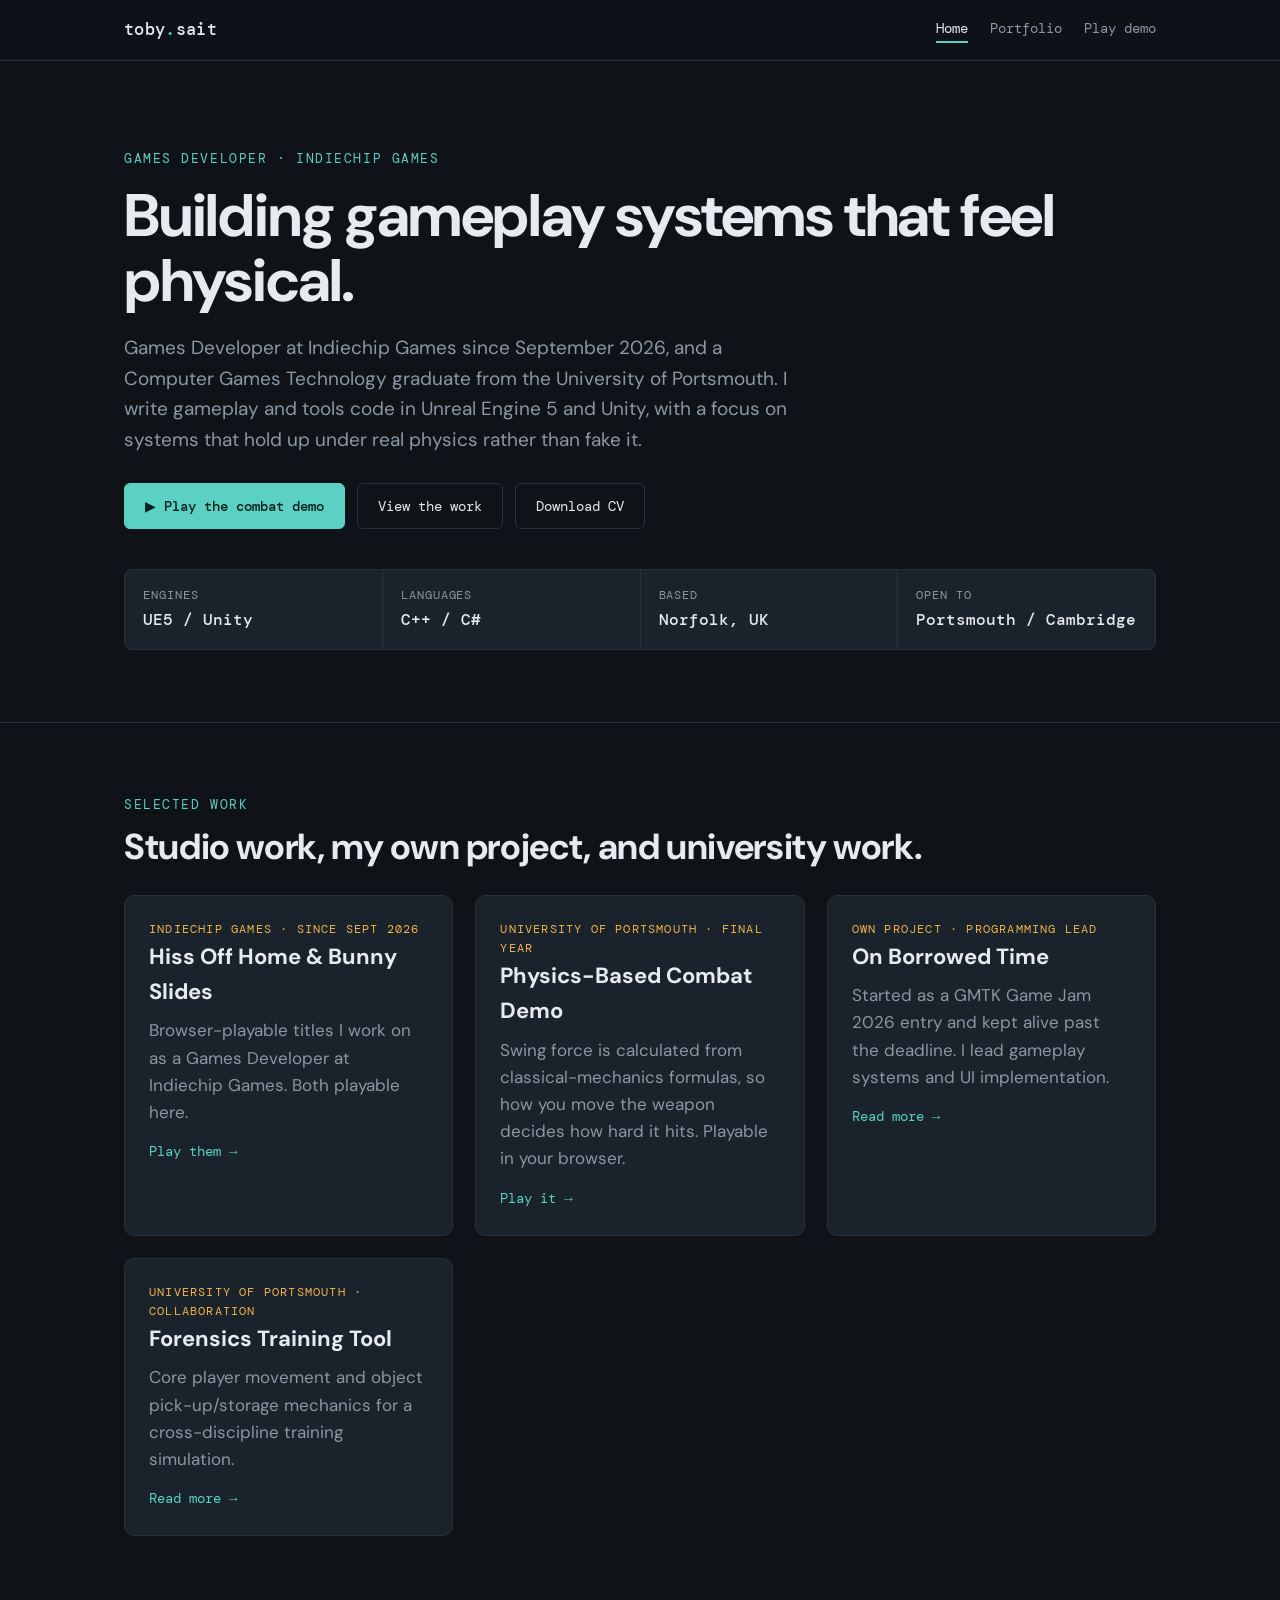
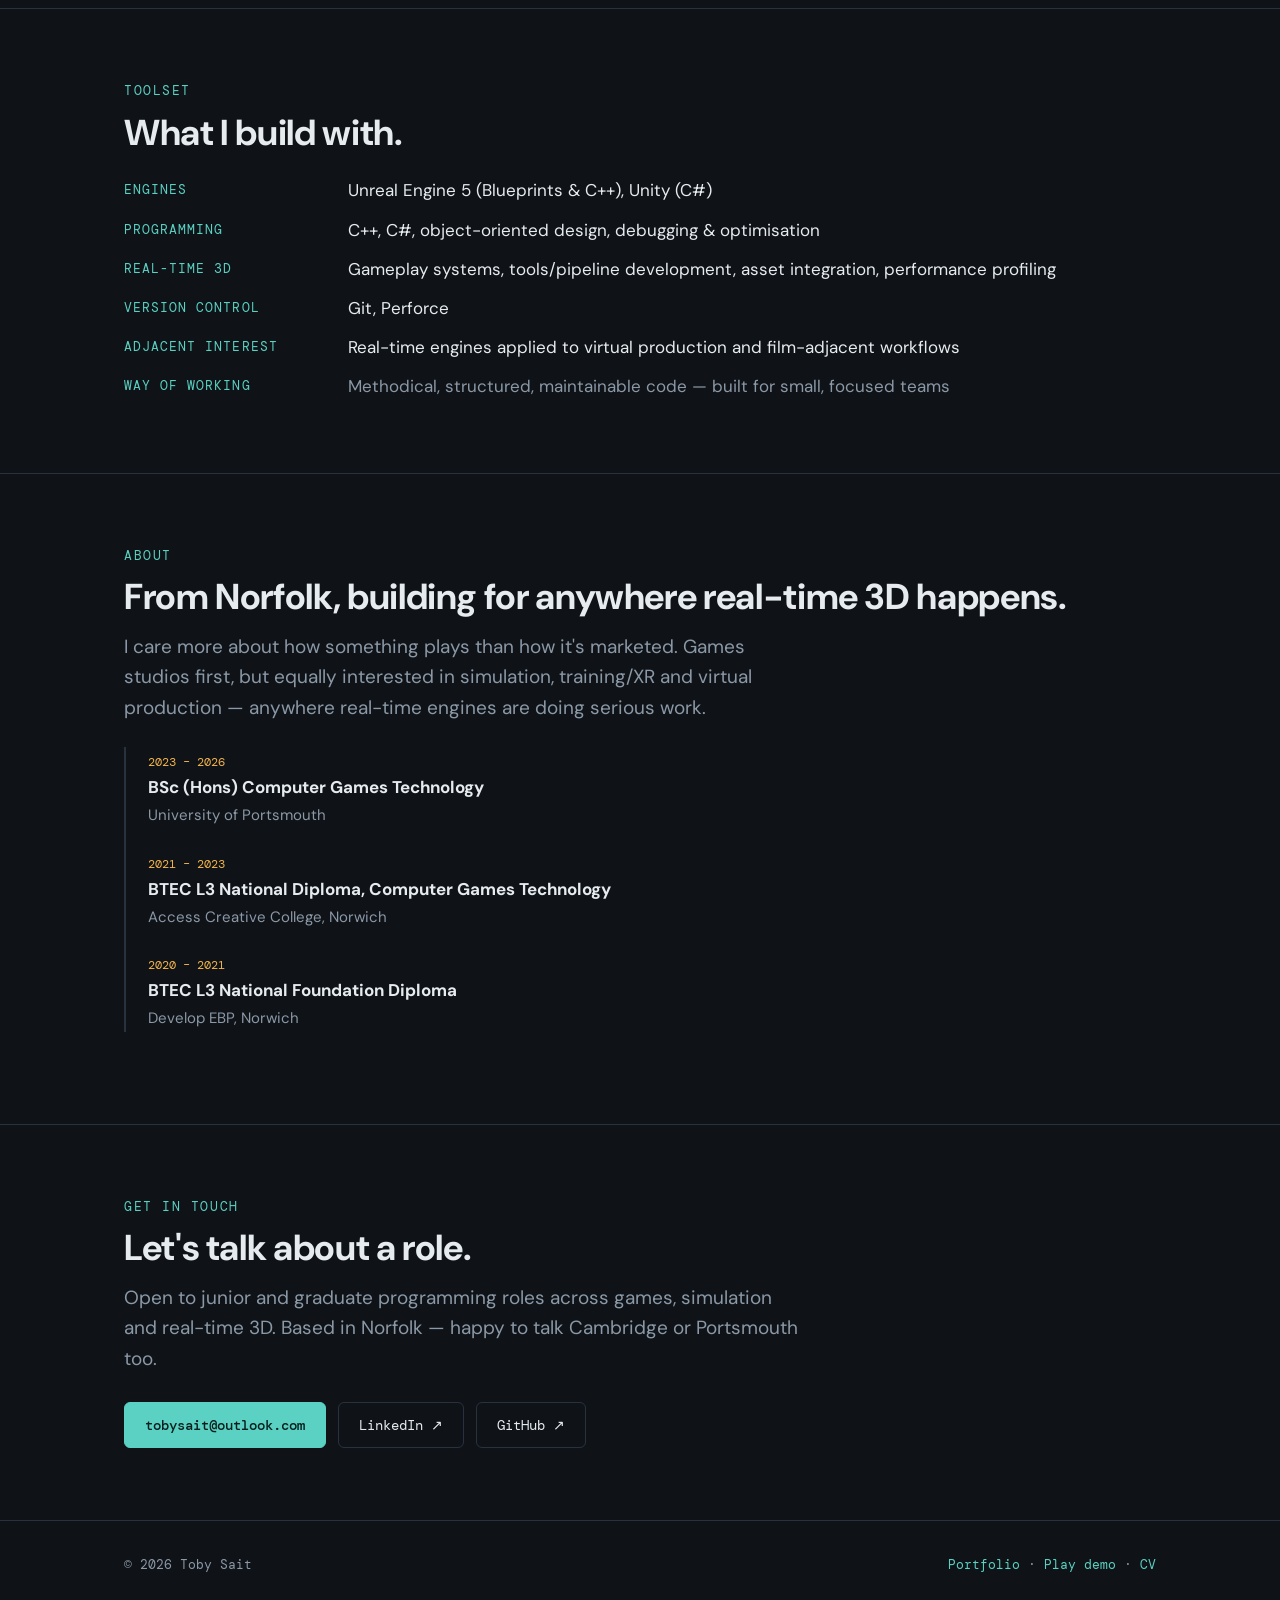
==== commit c0fb189d: "Update title and content in index.html" ====
--- a/index.html
+++ b/index.html
@@ -3,7 +3,7 @@
 <head>
 <meta charset="utf-8">
 <meta name="viewport" content="width=device-width, initial-scale=1">
-<title>Toby Sait — Real-time 3D Developer</title>
+<title>Toby Sait — Real-time Developer</title>
 <meta name="description" content="Toby Sait — real-time 3D developer working in Unreal Engine 5, Unity, C++ and C#. Gameplay systems, tools and technical demos. Open to work.">
 <link rel="preconnect" href="https://fonts.googleapis.com">
 <link rel="preconnect" href="https://fonts.gstatic.com" crossorigin>
@@ -24,9 +24,9 @@
 <main>
 <section class="first" style="padding-top:88px">
   <div class="wrap">
-    <div class="eyebrow">Real-time 3D developer — open to work</div>
+    <div class="eyebrow">Games Developer · Indiechip Games</div>
     <h1>Building gameplay systems that feel physical.</h1>
-    <p class="lead">BSc (Hons) Computer Games Technology, University of Portsmouth. I write gameplay and tools code in Unreal Engine 5 and Unity, with a focus on systems that hold up under real physics rather than fake it.</p>
+    <p class="lead">Games Developer at Indiechip Games since September 2026, and a Computer Games Technology graduate from the University of Portsmouth. I write gameplay and tools code in Unreal Engine 5 and Unity, with a focus on systems that hold up under real physics rather than fake it.</p>
     <div class="btns">
       <a class="btn primary" href="demo.html">▶ Play the combat demo</a>
       <a class="btn" href="portfolio.html">View the work</a>
@@ -36,7 +36,7 @@
       <div class="stat"><small>Engines</small><b>UE5 / Unity</b></div>
       <div class="stat"><small>Languages</small><b>C++ / C#</b></div>
       <div class="stat"><small>Based</small><b>Norfolk, UK</b></div>
-      <div class="stat"><small>Open to</small><b>Cambridge / Portsmouth</b></div>
+      <div class="stat"><small>Open to</small><b>Portsmouth / Cambridge</b></div>
     </div>
   </div>
 </section>
@@ -44,22 +44,28 @@
 <section>
   <div class="wrap">
     <div class="eyebrow">Selected work</div>
-    <h2>Three projects, three different problems.</h2>
+    <h2>Studio work, my own project, and university work.</h2>
     <div class="grid" style="margin-top:28px">
       <div class="card">
-        <div class="tag">Final year · Unity</div>
+        <div class="tag">Indiechip Games · Since Sept 2026</div>
+        <h3>Hiss Off Home &amp; Bunny Slides</h3>
+        <p>Browser-playable titles I work on as a Games Developer at Indiechip Games. Both playable here.</p>
+        <a class="more" href="portfolio.html#indiechip">Play them →</a>
+      </div>
+      <div class="card">
+        <div class="tag">University of Portsmouth · Final year</div>
         <h3>Physics-Based Combat Demo</h3>
         <p>Swing force is calculated from classical-mechanics formulas, so how you move the weapon decides how hard it hits. Playable in your browser.</p>
         <a class="more" href="demo.html">Play it →</a>
       </div>
       <div class="card">
-        <div class="tag">Indie · Programming lead</div>
+        <div class="tag">Own project · Programming lead</div>
         <h3>On Borrowed Time</h3>
         <p>Started as a GMTK Game Jam 2026 entry and kept alive past the deadline. I lead gameplay systems and UI implementation.</p>
         <a class="more" href="portfolio.html#borrowed">Read more →</a>
       </div>
       <div class="card">
-        <div class="tag">University collaboration · Sim</div>
+        <div class="tag">University of Portsmouth · Collaboration</div>
         <h3>Forensics Training Tool</h3>
         <p>Core player movement and object pick-up/storage mechanics for a cross-discipline training simulation.</p>
         <a class="more" href="portfolio.html#forensics">Read more →</a>
@@ -117,3 +123,4 @@
 
 </body>
 </html>
+
--- a/style.css
+++ b/style.css
@@ -0,0 +1,113 @@
+:root{
+  --bg:#0f1318; --bg2:#151b22; --panel:#1a222b; --line:#27323e;
+  --text:#e6ebf0; --muted:#8b98a6; --accent:#5ad1c2; --accent2:#f2b34a;
+  --mono:'DM Mono',ui-monospace,Menlo,Consolas,monospace;
+  --sans:'DM Sans',system-ui,-apple-system,Segoe UI,sans-serif;
+}
+*{box-sizing:border-box;margin:0;padding:0}
+html{scroll-behavior:smooth}
+body{background:var(--bg);color:var(--text);font-family:var(--sans);line-height:1.6;font-size:17px;-webkit-font-smoothing:antialiased}
+a{color:var(--accent);text-decoration:none}
+a:hover{text-decoration:underline}
+.wrap{max-width:1080px;margin:0 auto;padding:0 24px}
+
+/* nav */
+header.nav{position:sticky;top:0;z-index:10;background:rgba(15,19,24,.88);backdrop-filter:blur(8px);border-bottom:1px solid var(--line)}
+.nav .wrap{display:flex;align-items:center;justify-content:space-between;height:60px}
+.brand{font-family:var(--mono);font-weight:500;color:var(--text);letter-spacing:.02em}
+.brand span{color:var(--accent)}
+.nav nav{display:flex;gap:22px;font-family:var(--mono);font-size:14px}
+.nav nav a{color:var(--muted)}
+.nav nav a:hover,.nav nav a.on{color:var(--text);text-decoration:none}
+.nav nav a.on{border-bottom:2px solid var(--accent);padding-bottom:2px}
+
+/* type */
+.eyebrow{font-family:var(--mono);font-size:13px;color:var(--accent);text-transform:uppercase;letter-spacing:.12em}
+h1{font-size:clamp(34px,6vw,60px);line-height:1.08;letter-spacing:-.02em;margin:14px 0 20px}
+h2{font-size:clamp(26px,4vw,36px);line-height:1.15;letter-spacing:-.01em;margin:10px 0 14px}
+h3{font-size:22px;margin-bottom:6px}
+p.lead{font-size:19px;color:var(--muted);max-width:680px}
+section{padding:72px 0;border-top:1px solid var(--line)}
+section.first{border-top:none}
+
+/* buttons */
+.btns{display:flex;flex-wrap:wrap;gap:12px;margin-top:28px}
+.btn{font-family:var(--mono);font-size:14px;padding:11px 20px;border-radius:6px;border:1px solid var(--line);color:var(--text);display:inline-block}
+.btn:hover{text-decoration:none;border-color:var(--accent)}
+.btn.primary{background:var(--accent);color:#07201d;border-color:var(--accent);font-weight:500}
+.btn.primary:hover{filter:brightness(1.08)}
+
+/* stat strip */
+.stats{display:grid;grid-template-columns:repeat(auto-fit,minmax(150px,1fr));gap:1px;background:var(--line);border:1px solid var(--line);border-radius:8px;overflow:hidden;margin-top:40px}
+.stat{background:var(--panel);padding:16px 18px}
+.stat small{display:block;font-family:var(--mono);font-size:12px;color:var(--muted);text-transform:uppercase;letter-spacing:.08em}
+.stat b{font-family:var(--mono);font-weight:500;font-size:16px}
+
+/* cards */
+.grid{display:grid;gap:22px;grid-template-columns:repeat(auto-fit,minmax(300px,1fr))}
+.card{background:var(--panel);border:1px solid var(--line);border-radius:10px;padding:24px}
+.card .tag{font-family:var(--mono);font-size:12px;color:var(--accent2);text-transform:uppercase;letter-spacing:.1em}
+.card p{color:var(--muted);margin-top:8px}
+.card a.more{display:inline-block;margin-top:14px;font-family:var(--mono);font-size:14px}
+
+/* project blocks */
+.project{display:grid;grid-template-columns:1.15fr 1fr;gap:34px;align-items:start;padding:44px 0;border-top:1px solid var(--line)}
+.project:first-of-type{border-top:none}
+.project .meta{font-family:var(--mono);font-size:13px;color:var(--accent2);margin-bottom:6px}
+.project p{color:var(--muted);margin-top:10px}
+.chips{display:flex;flex-wrap:wrap;gap:8px;margin-top:16px}
+.chip{font-family:var(--mono);font-size:12px;padding:4px 10px;border:1px solid var(--line);border-radius:999px;color:var(--muted)}
+.mini{display:flex;gap:22px;margin-top:18px}
+.mini div b{display:block;font-family:var(--mono);font-size:18px;color:var(--text)}
+.mini div small{font-family:var(--mono);font-size:11px;color:var(--muted);text-transform:uppercase;letter-spacing:.08em}
+
+/* video / viewport frame */
+.frame{position:relative;background:#000;border:1px solid var(--line);border-radius:10px;overflow:hidden;aspect-ratio:16/9}
+.frame video,.frame iframe{width:100%;height:100%;display:block;border:0;background:#000}
+.frame .ph{position:absolute;inset:0;display:flex;align-items:center;justify-content:center;text-align:center;padding:20px;font-family:var(--mono);font-size:13px;color:var(--muted);background:repeating-linear-gradient(45deg,#11171d,#11171d 12px,#131a21 12px,#131a21 24px)}
+.frame.has-video .ph{display:none}
+
+/* toolset list */
+.kv{display:grid;grid-template-columns:200px 1fr;gap:12px 24px;margin-top:24px}
+.kv dt{font-family:var(--mono);font-size:13px;color:var(--accent);text-transform:uppercase;letter-spacing:.08em;padding-top:3px}
+.kv dd{color:var(--text)}
+.kv dd.sub{color:var(--muted)}
+
+/* timeline */
+.tl{margin-top:24px;border-left:2px solid var(--line);padding-left:22px}
+.tl div{margin-bottom:20px}
+.tl small{font-family:var(--mono);font-size:12px;color:var(--accent2)}
+.tl b{display:block}
+.tl span{color:var(--muted);font-size:15px}
+
+/* demo page */
+.notice{background:var(--bg2);border:1px solid var(--line);border-left:3px solid var(--accent);padding:14px 18px;border-radius:6px;font-size:15px;color:var(--muted);margin:20px 0}
+.controls{display:grid;grid-template-columns:repeat(auto-fit,minmax(170px,1fr));gap:12px;margin-top:20px}
+.key{background:var(--panel);border:1px solid var(--line);border-radius:8px;padding:12px 14px}
+.key kbd{font-family:var(--mono);font-size:13px;background:var(--bg);border:1px solid var(--line);border-bottom-width:2px;border-radius:4px;padding:2px 7px;color:var(--accent)}
+.key span{display:block;margin-top:6px;font-size:14px;color:var(--muted)}
+.mobile-only{display:none}
+
+footer{border-top:1px solid var(--line);padding:34px 0;color:var(--muted);font-family:var(--mono);font-size:13px}
+footer .wrap{display:flex;flex-wrap:wrap;gap:12px 26px;justify-content:space-between}
+
+@media(max-width:780px){
+  .project{grid-template-columns:1fr}
+  .kv{grid-template-columns:1fr;gap:4px}
+  .kv dt{margin-top:12px}
+  .nav nav{gap:14px;font-size:13px}
+  .desktop-only{display:none}
+  .mobile-only{display:block}
+  section{padding:52px 0}
+}
+
+/* studio banner (portfolio) */
+.studio{margin:8px 0 12px;padding:28px;background:var(--panel);border:1px solid var(--line);border-left:3px solid var(--accent2);border-radius:10px}
+.studio h2{margin-top:6px}
+.studio p{color:var(--muted);max-width:640px}
+
+/* game poster with play badge */
+.ph.poster{overflow:hidden}
+.ph.poster img{transition:transform .3s ease}
+.ph.poster:hover img{transform:scale(1.03)}
+.play-badge{position:absolute;right:14px;bottom:14px;width:52px;height:52px;border-radius:50%;background:rgba(90,209,194,.92);color:#07201d;display:flex;align-items:center;justify-content:center;font-size:20px;padding-left:3px;box-shadow:0 6px 24px rgba(0,0,0,.45)}
